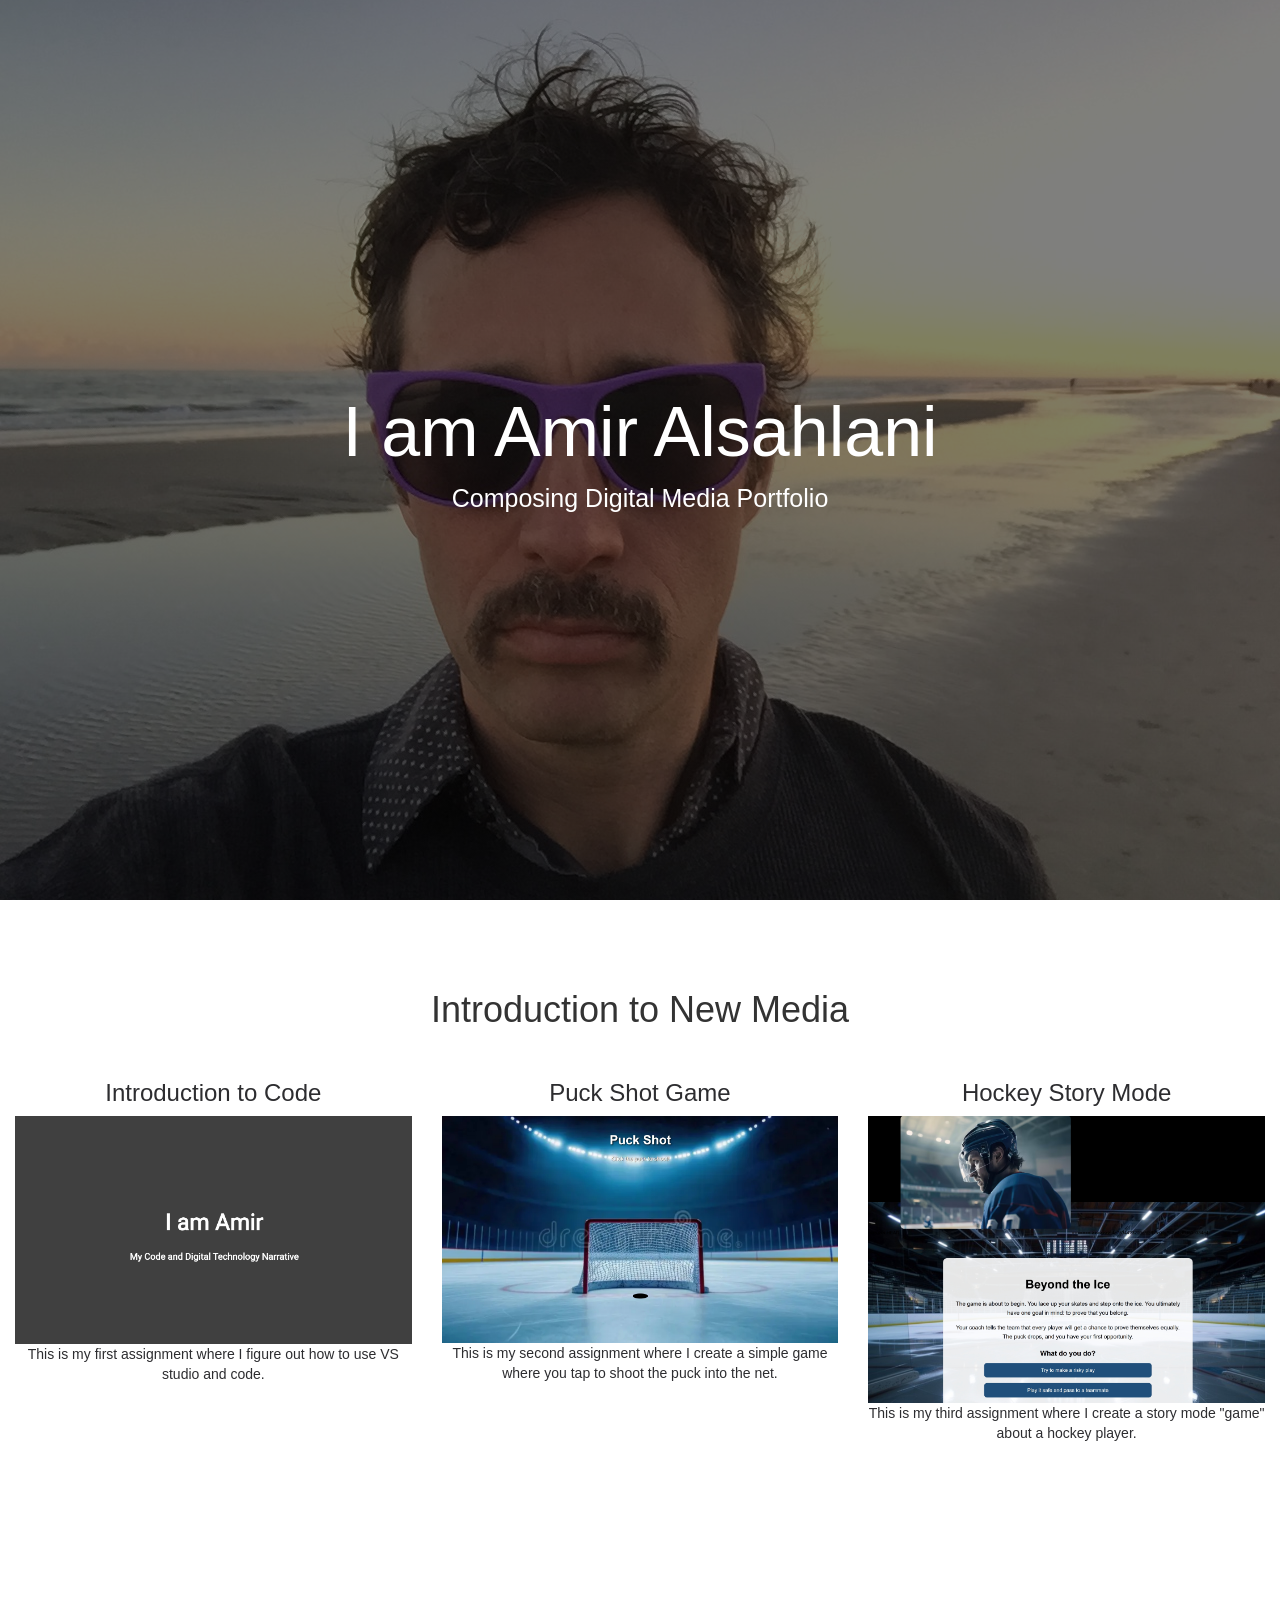
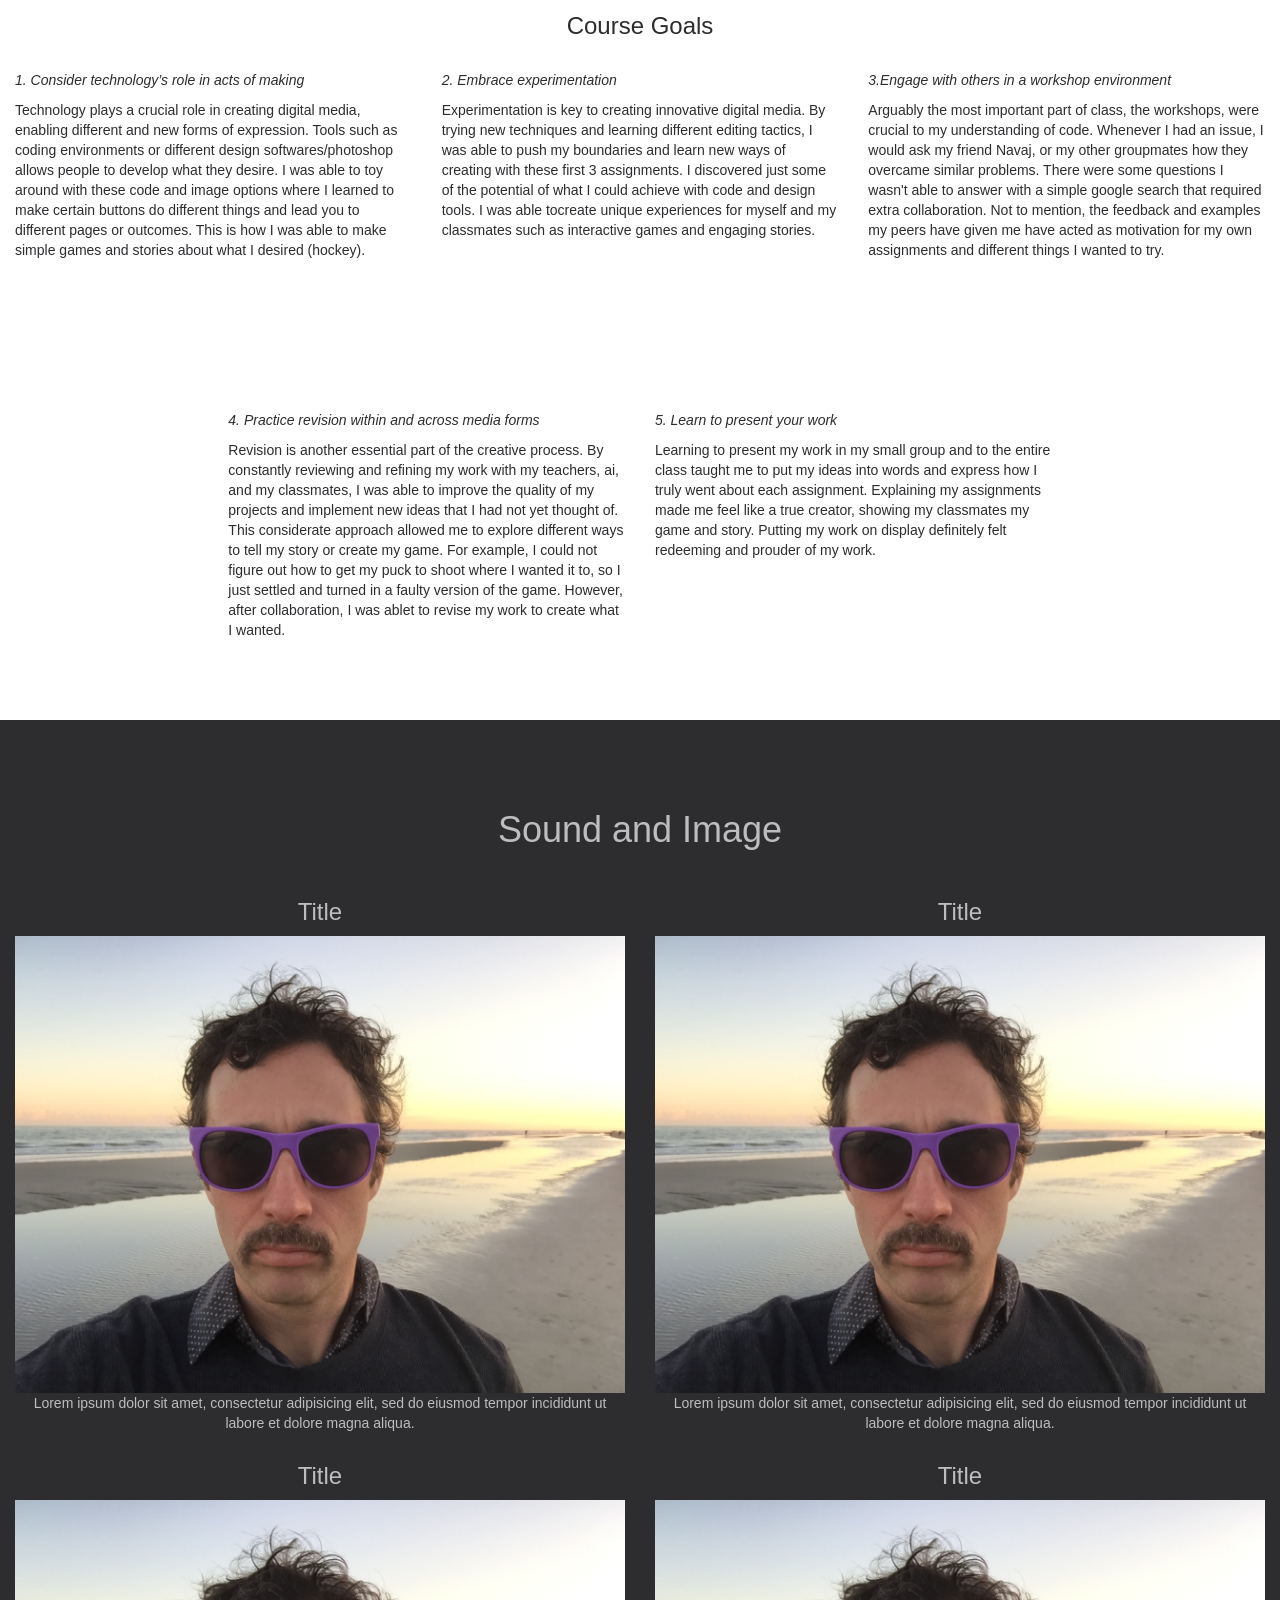
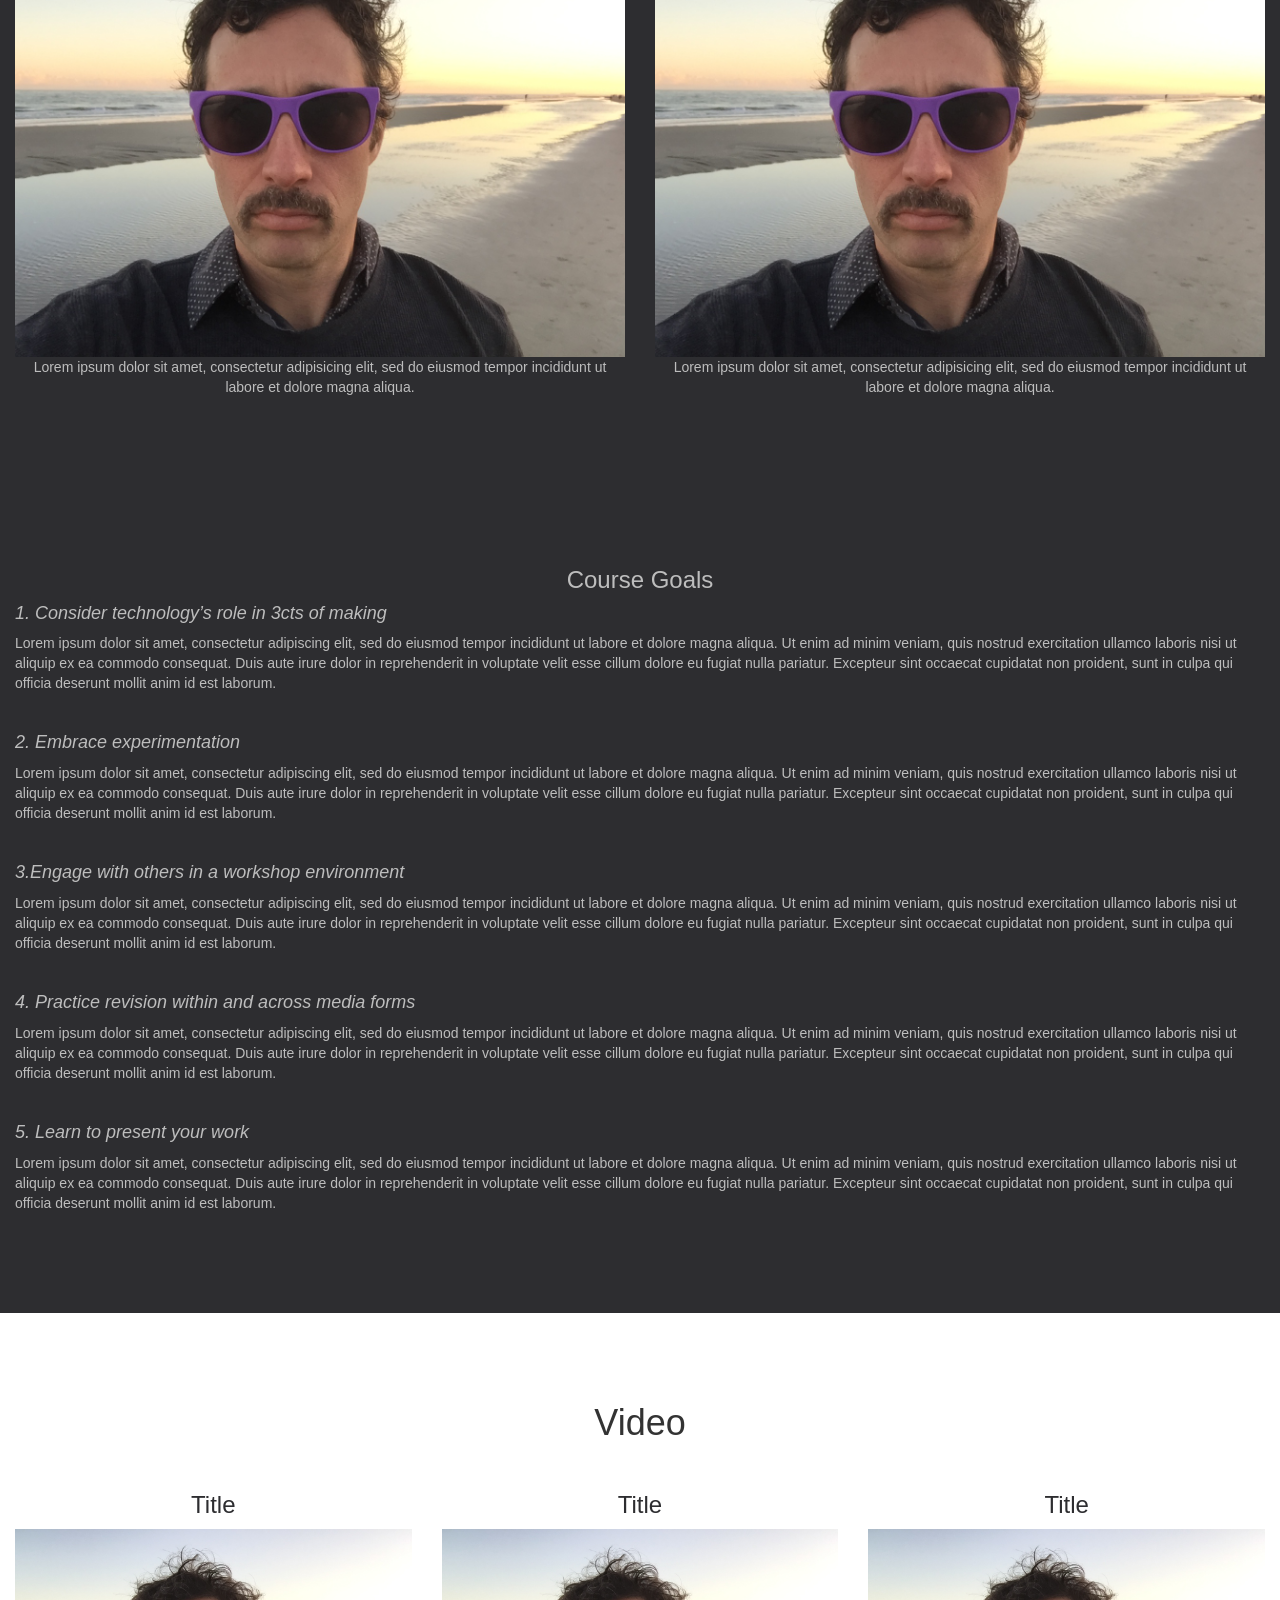
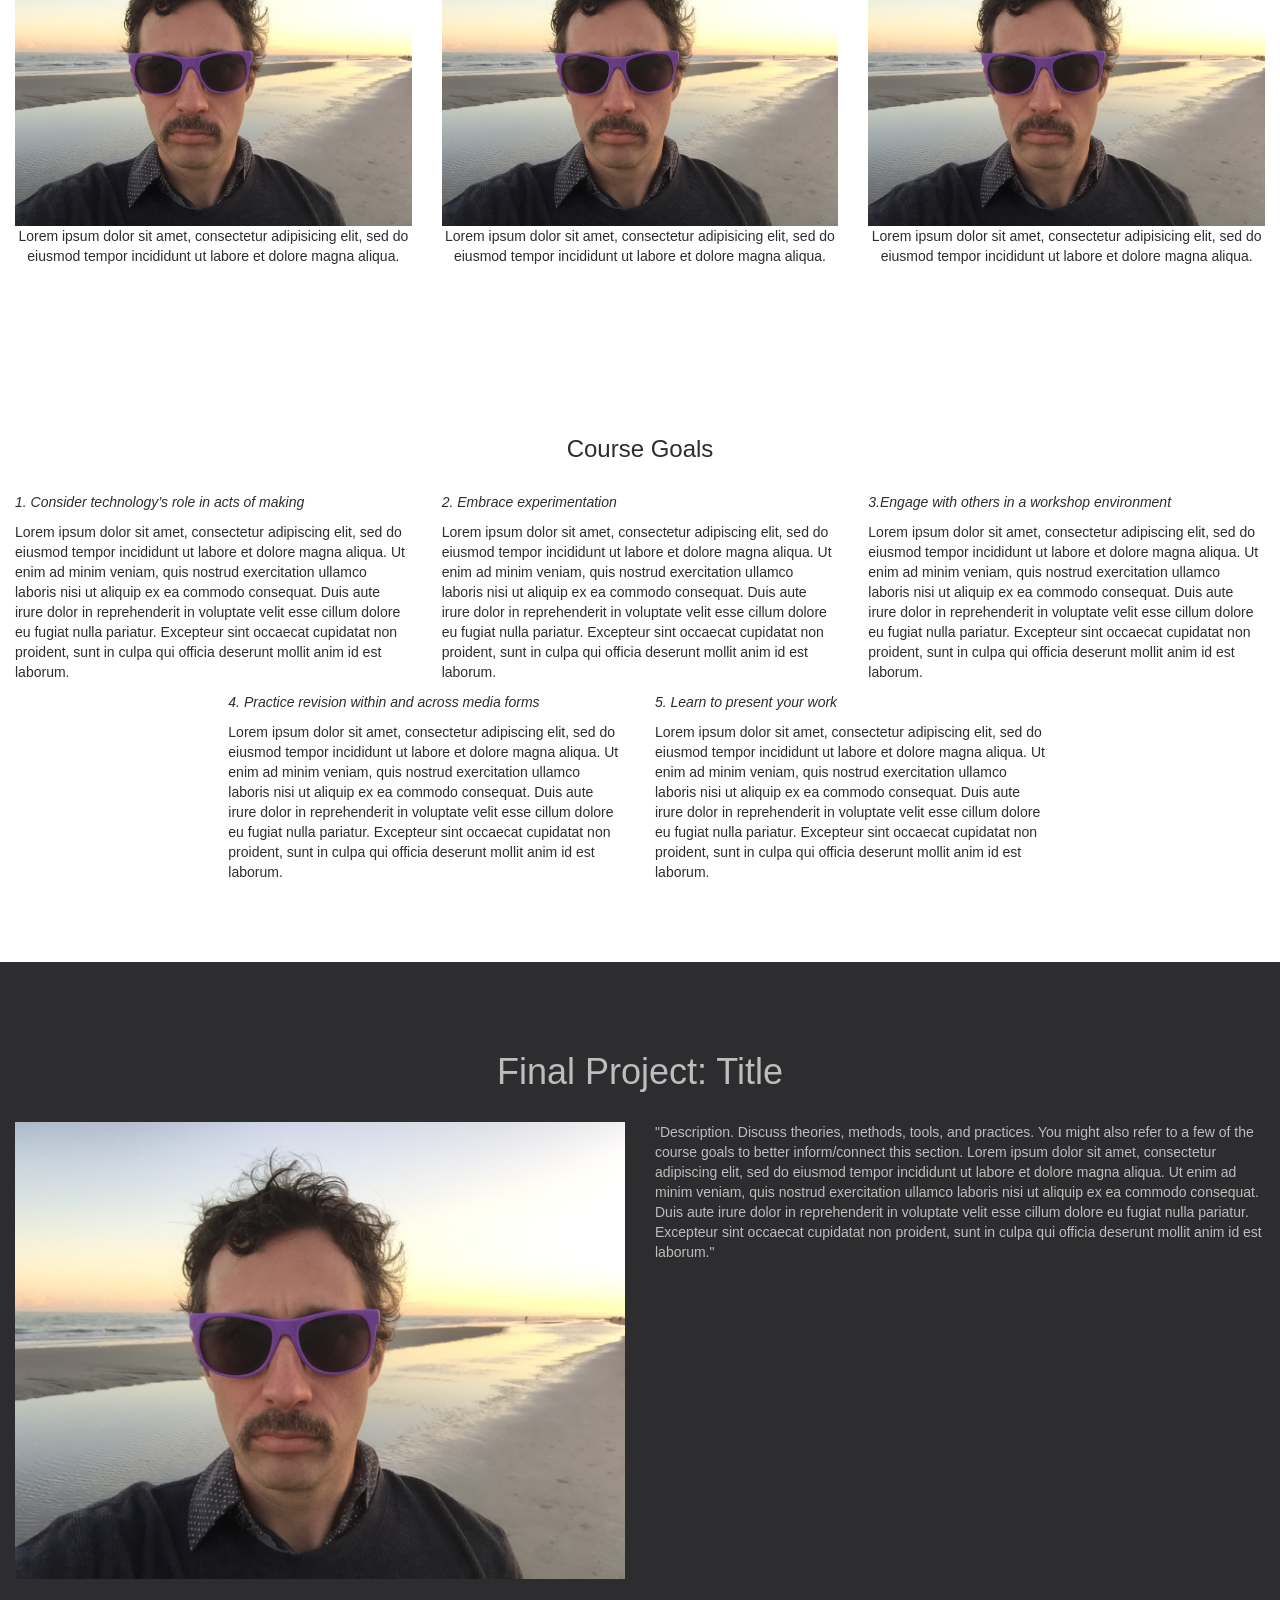
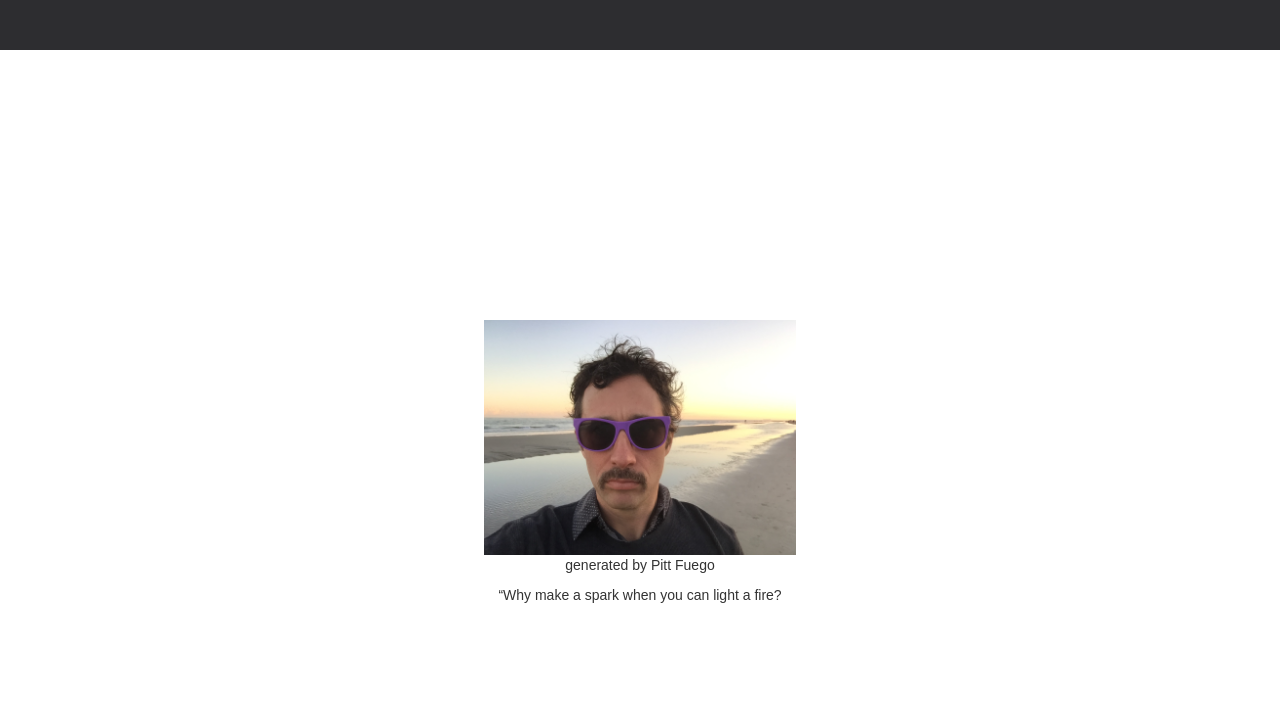
==== index.html @ fdaecf75 "Add files via upload" ====
<!DOCTYPE html>
<html lang="en">
<head>
  <title>Composing Digital Media</title>
  <meta charset="utf-8">
  <meta name="viewport" content="width=device-width, initial-scale=1">
    <link rel="stylesheet" type="text/css" href="style.css">
     <link rel="stylesheet" href="https://maxcdn.bootstrapcdn.com/bootstrap/3.4.1/css/bootstrap.min.css">
     <script src="https://ajax.googleapis.com/ajax/libs/jquery/3.5.1/jquery.min.js">  </script>
  <script src="https://maxcdn.bootstrapcdn.com/bootstrap/3.4.1/js/bootstrap.min.js">  </script>

</head>
<body>

<div class="hero-image">
  <div class="hero-text">
    <h1 style="font-size:70px;">I am Amir Alsahlani</h1>
    <p style="font-size:25px;">Composing Digital Media Portfolio</p>
  </div>
</div>




<div class="container-fluid bg-w text-center">
    <h1>Introduction to New Media</h1><br>
  <div class="row">
    <div class="col-sm-4">
        <h3>Introduction to Code</h3>
          <a href="" target="_blank">
         <div class="hover">
       <img src="Introtocode.jpeg" class="img-responsive" style="width:100%" alt="Image">
              </div>
     </a>
        <p>This is my first assignment where I figure out how to use VS studio and code.</p>
    </div>
       <div class="col-sm-4">
        <h3>Puck Shot Game</h3>
          <a href="" target="_blank">         <div class="hover">
       <img src="puckshotgame.jpeg" class="img-responsive" style="width:100%"alt="Image" >
              </div>
     </a>
        <p>This is my second assignment where I create a simple game where you tap to shoot the puck into the net.</p>
    </div>
    <div class="col-sm-4">
        <h3>Hockey Story Mode</h3>
          <a href="" target="_blank">         <div class="hover">
       <img src="Hockeystorymode.jpeg" class="img-responsive" style="width:100%"alt="Image" >
              </div>
     </a>
        <p>This is my third assignment where I create a story mode "game" about a hockey player.</p>
    </div>
  </div>
</div>





    <div class="container-fluid bg-w text-left">
 <h3 class="margin text-center">Course Goals</h3>
        <br>

    <div class="row">
    <div class="col-sm-4">
           <p><em>1. Consider technology’s role in acts of making</em></p>
  <p>Technology plays a crucial role in creating digital media, enabling different and new forms of expression. Tools such as coding environments or different design softwares/photoshop allows people to develop what they desire. I was able to toy around with these code and image options where I learned to make certain buttons do different things and lead you to different pages or outcomes. This is how I was able to make simple games and stories about what I desired (hockey).</p>
        </div>
            <div class="col-sm-4">
        <p><em>2. Embrace experimentation</em></p>
  <p>Experimentation is key to creating innovative digital media. By trying new techniques and learning different editing tactics, I was able to push my boundaries and learn new ways of creating with these first 3 assignments. I discovered just some of the potential of what I could achieve with code and design tools. I was able tocreate unique experiences for myself and my classmates such as interactive games and engaging stories.</p>
        </div>
          <div class="col-sm-4">
        <p><em>3.Engage with others in a workshop environment</em></p>
  <p>Arguably the most important part of class, the workshops, were crucial to my understanding of code. Whenever I had an issue, I would ask my friend Navaj, or my other groupmates how they overcame similar problems. There were some questions I wasn't able to answer with a simple google search that required extra collaboration. Not to mention, the feedback and examples my peers have given me have acted as motivation for my own assignments and different things I wanted to try.</p>
        </div>
    </div>
    </div>

       <div class="container-fluid bg-w">
   <div class="row">
    <div class="col-sm-2">
       </div>
    <div class="col-sm-4">
        <p><em>4. Practice revision within and across media forms</em></p>
  <p>Revision is another essential part of the creative process. By constantly reviewing and refining my work with my teachers, ai, and my classmates, I was able to improve the quality of my projects and implement new ideas that I had not yet thought of. This considerate approach allowed me to explore different ways to tell my story or create my game. For example, I could not figure out how to get my puck to shoot where I wanted it to, so I just settled and turned in a faulty version of the game. However, after collaboration, I was ablet to revise my work to create what I wanted.</p>
        </div>
            <div class="col-sm-4">
        <p><em>5. Learn to present your work</em></p>
  <p>Learning to present my work in my small group and to the entire class taught me to put my ideas into words and express how I truly went about each assignment. Explaining my assignments made me feel like a true creator, showing my classmates my game and story. Putting my work on display definitely felt redeeming and prouder of my work.</p>
        </div>
 <div class="col-sm-2">
       </div>
</div>
    </div>



  <div class="container-fluid bg-b text-center">
  <h1>Sound and Image</h1><br>
  <div class="row">
    <div class="col-sm-6">
        <h3>Title</h3>
          <a class="portfolio-link" data-toggle="modal" href="#portfolioModal1">
         <div class="hover">
       <img src="steve.jpeg" class="img-responsive" style="width:100%"alt="Image" >
              </div>
     </a>
        <p>Lorem ipsum dolor sit amet, consectetur adipisicing elit, sed do eiusmod tempor incididunt ut labore et dolore magna aliqua.</p>
    </div>
     <div class="col-sm-6">
        <h3>Title</h3>
          <a class="portfolio-link" data-toggle="modal" href="#portfolioModal2">
         <div class="hover">
       <img src="steve.jpeg" class="img-responsive" style="width:100%"alt="Image" >
              </div>
     </a>
        <p>Lorem ipsum dolor sit amet, consectetur adipisicing elit, sed do eiusmod tempor incididunt ut labore et dolore magna aliqua.</p>
    </div>
      </div>
      <div class="row">
    <div class="col-sm-6">
        <h3>Title</h3>
          <a class="portfolio-link" data-toggle="modal" href="#portfolioModal3">
         <div class="hover">
       <img src="steve.jpeg" class="img-responsive" style="width:100%"alt="Image" >
              </div>
     </a>
        <p>Lorem ipsum dolor sit amet, consectetur adipisicing elit, sed do eiusmod tempor incididunt ut labore et dolore magna aliqua.</p>
    </div>
     <div class="col-sm-6">
        <h3>Title</h3>
          <a class="portfolio-link" data-toggle="modal" href="#portfolioModal4">
         <div class="hover">
       <img src="steve.jpeg" class="img-responsive" style="width:100%"alt="Image" >
              </div>
     </a>
        <p>Lorem ipsum dolor sit amet, consectetur adipisicing elit, sed do eiusmod tempor incididunt ut labore et dolore magna aliqua.</p>
    </div>
      </div>
    </div>

       <div class="container-fluid bg-b text-left">
     <h3 class="margin text-center">Course Goals</h3>

  <h4><em>1. Consider technology’s role in 3cts of making</em></h4>
  <p>Lorem ipsum dolor sit amet, consectetur adipiscing elit, sed do eiusmod tempor incididunt ut labore et dolore magna aliqua. Ut enim ad minim veniam, quis nostrud exercitation ullamco laboris nisi ut aliquip ex ea commodo consequat. Duis aute irure dolor in reprehenderit in voluptate velit esse cillum dolore eu fugiat nulla pariatur. Excepteur sint occaecat cupidatat non proident, sunt in culpa qui officia deserunt mollit anim id est laborum.</p>
     <br>
        <h4><em>2. Embrace experimentation</em></h4>
  <p>Lorem ipsum dolor sit amet, consectetur adipiscing elit, sed do eiusmod tempor incididunt ut labore et dolore magna aliqua. Ut enim ad minim veniam, quis nostrud exercitation ullamco laboris nisi ut aliquip ex ea commodo consequat. Duis aute irure dolor in reprehenderit in voluptate velit esse cillum dolore eu fugiat nulla pariatur. Excepteur sint occaecat cupidatat non proident, sunt in culpa qui officia deserunt mollit anim id est laborum.</p>
      <br>
        <h4><em>3.Engage with others in a workshop environment</em></h4>
  <p>Lorem ipsum dolor sit amet, consectetur adipiscing elit, sed do eiusmod tempor incididunt ut labore et dolore magna aliqua. Ut enim ad minim veniam, quis nostrud exercitation ullamco laboris nisi ut aliquip ex ea commodo consequat. Duis aute irure dolor in reprehenderit in voluptate velit esse cillum dolore eu fugiat nulla pariatur. Excepteur sint occaecat cupidatat non proident, sunt in culpa qui officia deserunt mollit anim id est laborum.</p>
      <br>
            <h4><em>4. Practice revision within and across media forms</em></h4>
  <p>Lorem ipsum dolor sit amet, consectetur adipiscing elit, sed do eiusmod tempor incididunt ut labore et dolore magna aliqua. Ut enim ad minim veniam, quis nostrud exercitation ullamco laboris nisi ut aliquip ex ea commodo consequat. Duis aute irure dolor in reprehenderit in voluptate velit esse cillum dolore eu fugiat nulla pariatur. Excepteur sint occaecat cupidatat non proident, sunt in culpa qui officia deserunt mollit anim id est laborum.</p>
      <br>
            <h4><em>5. Learn to present your work</em></h4>
  <p>Lorem ipsum dolor sit amet, consectetur adipiscing elit, sed do eiusmod tempor incididunt ut labore et dolore magna aliqua. Ut enim ad minim veniam, quis nostrud exercitation ullamco laboris nisi ut aliquip ex ea commodo consequat. Duis aute irure dolor in reprehenderit in voluptate velit esse cillum dolore eu fugiat nulla pariatur. Excepteur sint occaecat cupidatat non proident, sunt in culpa qui officia deserunt mollit anim id est laborum.</p>
           <br>
    </div>



<div class="container-fluid bg-w text-center">
  <h1>Video</h1><br>
  <div class="row">
    <div class="col-sm-4">
        <h3>Title</h3>
          <a class="portfolio-link" data-toggle="modal" href="#portfolioModal5">
         <div class="hover">
       <img src="steve.jpeg" class="img-responsive" style="width:100%"alt="Image" >
              </div>
     </a>
        <p>Lorem ipsum dolor sit amet, consectetur adipisicing elit, sed do eiusmod tempor incididunt ut labore et dolore magna aliqua.</p>
    </div>
     <div class="col-sm-4">
        <h3>Title</h3>
          <a class="portfolio-link" data-toggle="modal" href="#portfolioModal6">
         <div class="hover">
       <img src="steve.jpeg" class="img-responsive" style="width:100%"alt="Image" >
              </div>
     </a>
        <p>Lorem ipsum dolor sit amet, consectetur adipisicing elit, sed do eiusmod tempor incididunt ut labore et dolore magna aliqua.</p>
    </div>
     <div class="col-sm-4">
        <h3>Title</h3>
          <a class="portfolio-link" data-toggle="modal" href="#portfolioModal7">
         <div class="hover">
       <img src="steve.jpeg" class="img-responsive" style="width:100%"alt="Image" >
              </div>
     </a>
        <p>Lorem ipsum dolor sit amet, consectetur adipisicing elit, sed do eiusmod tempor incididunt ut labore et dolore magna aliqua.</p>
    </div>
  </div>
</div>


   <div class="container-fluid bg-w text-left">
 <h3 class="margin text-center">Course Goals</h3>
 <br>
    <div class="row">
    <div class="col-sm-4">
        <p><em>1. Consider technology’s role in acts of making</em></p>
  <p>Lorem ipsum dolor sit amet, consectetur adipiscing elit, sed do eiusmod tempor incididunt ut labore et dolore magna aliqua. Ut enim ad minim veniam, quis nostrud exercitation ullamco laboris nisi ut aliquip ex ea commodo consequat. Duis aute irure dolor in reprehenderit in voluptate velit esse cillum dolore eu fugiat nulla pariatur. Excepteur sint occaecat cupidatat non proident, sunt in culpa qui officia deserunt mollit anim id est laborum.</p>
        </div>
            <div class="col-sm-4">
        <p><em>2. Embrace experimentation</em></p>
  <p>Lorem ipsum dolor sit amet, consectetur adipiscing elit, sed do eiusmod tempor incididunt ut labore et dolore magna aliqua. Ut enim ad minim veniam, quis nostrud exercitation ullamco laboris nisi ut aliquip ex ea commodo consequat. Duis aute irure dolor in reprehenderit in voluptate velit esse cillum dolore eu fugiat nulla pariatur. Excepteur sint occaecat cupidatat non proident, sunt in culpa qui officia deserunt mollit anim id est laborum.</p>
        </div>
          <div class="col-sm-4">
        <p><em>3.Engage with others in a workshop environment</em></p>
  <p>Lorem ipsum dolor sit amet, consectetur adipiscing elit, sed do eiusmod tempor incididunt ut labore et dolore magna aliqua. Ut enim ad minim veniam, quis nostrud exercitation ullamco laboris nisi ut aliquip ex ea commodo consequat. Duis aute irure dolor in reprehenderit in voluptate velit esse cillum dolore eu fugiat nulla pariatur. Excepteur sint occaecat cupidatat non proident, sunt in culpa qui officia deserunt mollit anim id est laborum.</p>
        </div>
    </div>

   <div class="row">
    <div class="col-sm-2">
       </div>
    <div class="col-sm-4">
        <p><em>4. Practice revision within and across media forms</em></p>
  <p>Lorem ipsum dolor sit amet, consectetur adipiscing elit, sed do eiusmod tempor incididunt ut labore et dolore magna aliqua. Ut enim ad minim veniam, quis nostrud exercitation ullamco laboris nisi ut aliquip ex ea commodo consequat. Duis aute irure dolor in reprehenderit in voluptate velit esse cillum dolore eu fugiat nulla pariatur. Excepteur sint occaecat cupidatat non proident, sunt in culpa qui officia deserunt mollit anim id est laborum.</p>
        </div>
            <div class="col-sm-4">
        <p><em>5. Learn to present your work</em></p>
  <p>Lorem ipsum dolor sit amet, consectetur adipiscing elit, sed do eiusmod tempor incididunt ut labore et dolore magna aliqua. Ut enim ad minim veniam, quis nostrud exercitation ullamco laboris nisi ut aliquip ex ea commodo consequat. Duis aute irure dolor in reprehenderit in voluptate velit esse cillum dolore eu fugiat nulla pariatur. Excepteur sint occaecat cupidatat non proident, sunt in culpa qui officia deserunt mollit anim id est laborum.</p>
        </div>
 <div class="col-sm-2">
       </div>
</div>
    </div>



    <div class="container-fluid bg-b text-left">
  <h1 class="text-center">Final Project: Title</h1><br>
  
  <div class="row"> 
     <div class="col-sm-6">
          <a class="portfolio-link" data-toggle="modal" href="#portfolioModal8">
         <div class="hover">
       <img src="steve.jpeg" class="img-responsive" style="width:100%"alt="Image" >
              </div>
     </a>
    </div>

     <div class="col-sm-6">
          <p>"Description. Discuss theories, methods, tools, and practices. You might also refer to a few of the course goals to better inform/connect this section. Lorem ipsum dolor sit amet, consectetur adipiscing elit, sed do eiusmod tempor incididunt ut labore et dolore magna aliqua. Ut enim ad minim veniam, quis nostrud exercitation ullamco laboris nisi ut aliquip ex ea commodo consequat. Duis aute irure dolor in reprehenderit in voluptate velit esse cillum dolore eu fugiat nulla pariatur. Excepteur sint occaecat cupidatat non proident, sunt in culpa qui officia deserunt mollit anim id est laborum."</p>
              </div>
  
    </div>

    <div class="col-sm-2">
  </div>

</div>

     

<br>
<br>
<br>
<br>
<br>
<br>
<br>
<br>
<br>
<br>



 


    <div class="container-fluid text-center">
 <img src="steve.jpeg" class="center-large-image" alt="Steve" style="max-width:25%;max-height:25%;">



<p>generated by Pitt Fuego</p>
    <p> “Why make a spark when you can light a fire?</p>
   </div>

<br>
<br>

<!-- Stops video/audio from playing on modal close -->
<script>
$(function(){
$("body").on('hidden.bs.modal', function (e) {
var $iframes = $(e.target).find("iframe");
$iframes.each(function(index, iframe){
$(iframe).attr("src", $(iframe).attr("src"));
});
});
});
</script>

</body>
   </html>


    <!-- Modal 1 -->
  <div class="portfolio-modal modal fade" id="portfolioModal1" tabindex="-1" role="dialog" aria-hidden="true">
    <div class="modal-lg">
      <div class="modal-content">
        <div class="close-modal" data-dismiss="modal">
          <div class="lr">
            <div class="rl"></div>
          </div>
        </div>
        <div class="container">
          <div class="row">
            <div class="col-lg-8 mx-auto">
              <div class="modal-body">
                <img class="img-responsive" src="steve.jpeg" style="width:100%" alt="">

                <button class="btn btn-primary" data-dismiss="modal" type="button">
                  <i class="fas fa-times"></i>
                  Close Project</button>
              </div>
            </div>
          </div>
        </div>
      </div>
    </div>
  </div>

        <!-- Modal 2 -->
  <div class="portfolio-modal modal fade" id="portfolioModal2" tabindex="-1" role="dialog" aria-hidden="true">
    <div class="modal-lg">
      <div class="modal-content">
        <div class="close-modal" data-dismiss="modal">
          <div class="lr">
            <div class="rl"></div>
          </div>
        </div>
        <div class="container">
          <div class="row">
            <div class="col-lg-8 mx-auto">
              <div class="modal-body">
                <img class="img-responsive" src="steve.jpeg" style="width:100%" alt="">

                <button class="btn btn-primary" data-dismiss="modal" type="button">
                  <i class="fas fa-times"></i>
                  Close Project</button>
              </div>
            </div>
          </div>
        </div>
      </div>
    </div>
  </div>

        <!-- Modal 3 -->
  <div class="portfolio-modal modal fade" id="portfolioModal3" tabindex="-1" role="dialog" aria-hidden="true">
    <div class="modal-lg">
      <div class="modal-content">
        <div class="close-modal" data-dismiss="modal">
          <div class="lr">
            <div class="rl"></div>
          </div>
        </div>
        <div class="container">
          <div class="row">
            <div class="col-lg-8 mx-auto">
              <div class="modal-body">
                <img class="img-responsive" src="steve.jpeg" style="width:100%" alt="">

                <button class="btn btn-primary" data-dismiss="modal" type="button">
                  <i class="fas fa-times"></i>
                  Close Project</button>
              </div>
            </div>
          </div>
        </div>
      </div>
    </div>
  </div>

        <!-- Modal 4
Are you pasting in a PDF link? Try using an iframe.
<iframe src="" alt="" width="95%" height="600"></iframe>
      -->
  <div class="portfolio-modal modal fade" id="portfolioModal4" tabindex="-1" role="dialog" aria-hidden="true">
    <div class="modal-lg">
      <div class="modal-content">
        <div class="close-modal" data-dismiss="modal">
          <div class="lr">
            <div class="rl"></div>
          </div>
        </div>
        <div class="container">
          <div class="row">
            <div class="col-lg-8 mx-auto">
              <div class="modal-body">
                <img class="img-responsive" src="steve.jpeg" style="width:100%" alt="">

                <button class="btn btn-primary" data-dismiss="modal" type="button">
                  <i class="fas fa-times"></i>
                  Close Project</button>
              </div>
            </div>
          </div>
        </div>
      </div>
    </div>
  </div>



        <!-- Modal 5 -->
  <div class="portfolio-modal modal fade" id="portfolioModal5" tabindex="-1" role="dialog" aria-hidden="true">
    <div class="modal-lg">
      <div class="modal-content">
        <div class="close-modal" data-dismiss="modal">
          <div class="lr">
            <div class="rl"></div>
          </div>
        </div>
        <div class="container">
          <div class="row">
            <div class="col-lg-8 mx-auto">
              <div class="modal-body">
                <img class="img-responsive" src="steve.jpeg" style="width:100%" alt="">

                <button class="btn btn-primary" data-dismiss="modal" type="button">
                  <i class="fas fa-times"></i>
                  Close Project</button>
              </div>
            </div>
          </div>
        </div>
      </div>
    </div>
  </div>

        <!-- Modal 6 -->
  <div class="portfolio-modal modal fade" id="portfolioModal6" tabindex="-1" role="dialog" aria-hidden="true">
    <div class="modal-lg">
      <div class="modal-content">
        <div class="close-modal" data-dismiss="modal">
          <div class="lr">
            <div class="rl"></div>
          </div>
        </div>
        <div class="container">
          <div class="row">
            <div class="col-lg-8 mx-auto">
              <div class="modal-body">
                <img class="img-responsive" src="steve.jpeg" style="width:100%" alt="">

                <button class="btn btn-primary" data-dismiss="modal" type="button">
                  <i class="fas fa-times"></i>
                  Close Project</button>
              </div>
            </div>
          </div>
        </div>
      </div>
    </div>
  </div>

        <!-- Modal 7 -->
  <div class="portfolio-modal modal fade" id="portfolioModal7" tabindex="-1" role="dialog" aria-hidden="true">
    <div class="modal-lg">
      <div class="modal-content">
        <div class="close-modal" data-dismiss="modal">
          <div class="lr">
            <div class="rl"></div>
          </div>
        </div>
        <div class="container">
          <div class="row">
            <div class="col-lg-8 mx-auto">
              <div class="modal-body">
                <img class="img-responsive" src="steve.jpeg" style="width:100%" alt="">

                <button class="btn btn-primary" data-dismiss="modal" type="button">
                  <i class="fas fa-times"></i>
                  Close Project</button>
              </div>
            </div>
          </div>
        </div>
      </div>
    </div>
  </div>

        <!-- Modal 8 -->
  <div class="portfolio-modal modal fade" id="portfolioModal8" tabindex="-1" role="dialog" aria-hidden="true">
    <div class="modal-lg">
      <div class="modal-content">
        <div class="close-modal" data-dismiss="modal">
          <div class="lr">
            <div class="rl"></div>
          </div>
        </div>
        <div class="container">
          <div class="row">
            <div class="col-lg-8 mx-auto">
              <div class="modal-body">
                <img class="img-responsive" src="steve.jpeg" style="width:100%" alt="">

                <button class="btn btn-primary" data-dismiss="modal" type="button">
                  <i class="fas fa-times"></i>
                  Close Project</button>
              </div>
            </div>
          </div>
        </div>
      </div>
    </div>
  </div>

        <!-- Modal 9 -->
  <div class="portfolio-modal modal fade" id="portfolioModal9" tabindex="-1" role="dialog" aria-hidden="true">
    <div class="modal-lg">
      <div class="modal-content">
        <div class="close-modal" data-dismiss="modal">
          <div class="lr">
            <div class="rl"></div>
          </div>
        </div>
        <div class="container">
          <div class="row">
            <div class="col-lg-8 mx-auto">
              <div class="modal-body">
                <img class="img-responsive" src="steve.jpeg" style="width:100%" alt="">

                <button class="btn btn-primary" data-dismiss="modal" type="button">
                  <i class="fas fa-times"></i>
                  Close Project</button>
              </div>
            </div>
          </div>
        </div>
      </div>
    </div>
  </div>

           <!-- Modal 10 -->
  <div class="portfolio-modal modal fade" id="portfolioModal10" tabindex="-1" role="dialog" aria-hidden="true">
    <div class="modal-lg">
      <div class="modal-content">
        <div class="close-modal" data-dismiss="modal">
          <div class="lr">
            <div class="rl"></div>
          </div>
        </div>
        <div class="container">
          <div class="row">
            <div class="col-lg-8 mx-auto">
              <div class="modal-body">
                <img class="img-responsive" src="steve.jpeg" style="width:100%" alt="">

                <button class="btn btn-primary" data-dismiss="modal" type="button">
                  <i class="fas fa-times"></i>
                  Close Project</button>
              </div>
            </div>
          </div>
        </div>
      </div>
    </div>
  </div>
           <!-- Modal 11 -->
  <div class="portfolio-modal modal fade" id="portfolioModal11" tabindex="-1" role="dialog" aria-hidden="true">
    <div class="modal-lg">
      <div class="modal-content">
        <div class="close-modal" data-dismiss="modal">
          <div class="lr">
            <div class="rl"></div>
          </div>
        </div>
        <div class="container">
          <div class="row">
            <div class="col-lg-8 mx-auto">
              <div class="modal-body">
                <img class="img-responsive" src="steve.jpeg" style="width:100%" alt="">

                <button class="btn btn-primary" data-dismiss="modal" type="button">
                  <i class="fas fa-times"></i>
                  Close Project</button>
              </div>
            </div>
          </div>
        </div>
      </div>
    </div>
  </div>
---- style.css ----
body, html {
    height: 100%;
}

/* The hero image */
.hero-image {
  /* Use "linear-gradient" to add a darken background effect to the image (steve.jpeg). This will make the text easier to read */
  background-image: linear-gradient(rgba(0, 0, 0, 0.5), rgba(0, 0, 0, 0.5)), url("steve.jpeg");

  /* Set a specific height */
  height: 100vh;

  /* Position and center the image to scale nicely on all screens */
  background-position: center;
  background-repeat: no-repeat;
  background-size: cover;
  position: relative;
}

/* Place text in the middle of the image */
.hero-text {
  text-align: center;
  position: absolute;
  top: 50%;
  left: 50%;
  transform: translate(-50%, -50%);
  color: white;
}

  .container-fluid {
    padding-top: 70px;
    padding-bottom: 70px;
  }

.hover:hover .img-responsive {
  opacity: 0.3;
}

.hover:hover .img {
  opacity: 0.3;
}


.bg-b {
  background: #2d2d30;
  color: #bdbdbd;
}
.bg-w h3 {color: #fff;}
.bg-w p {color: #fff;}

.bg-w= {
  background: #fff;
  color: #2d2d30;
}
.bg-w h3 {color: #2d2d30;}
.bg-w p {color: #2d2d30;}
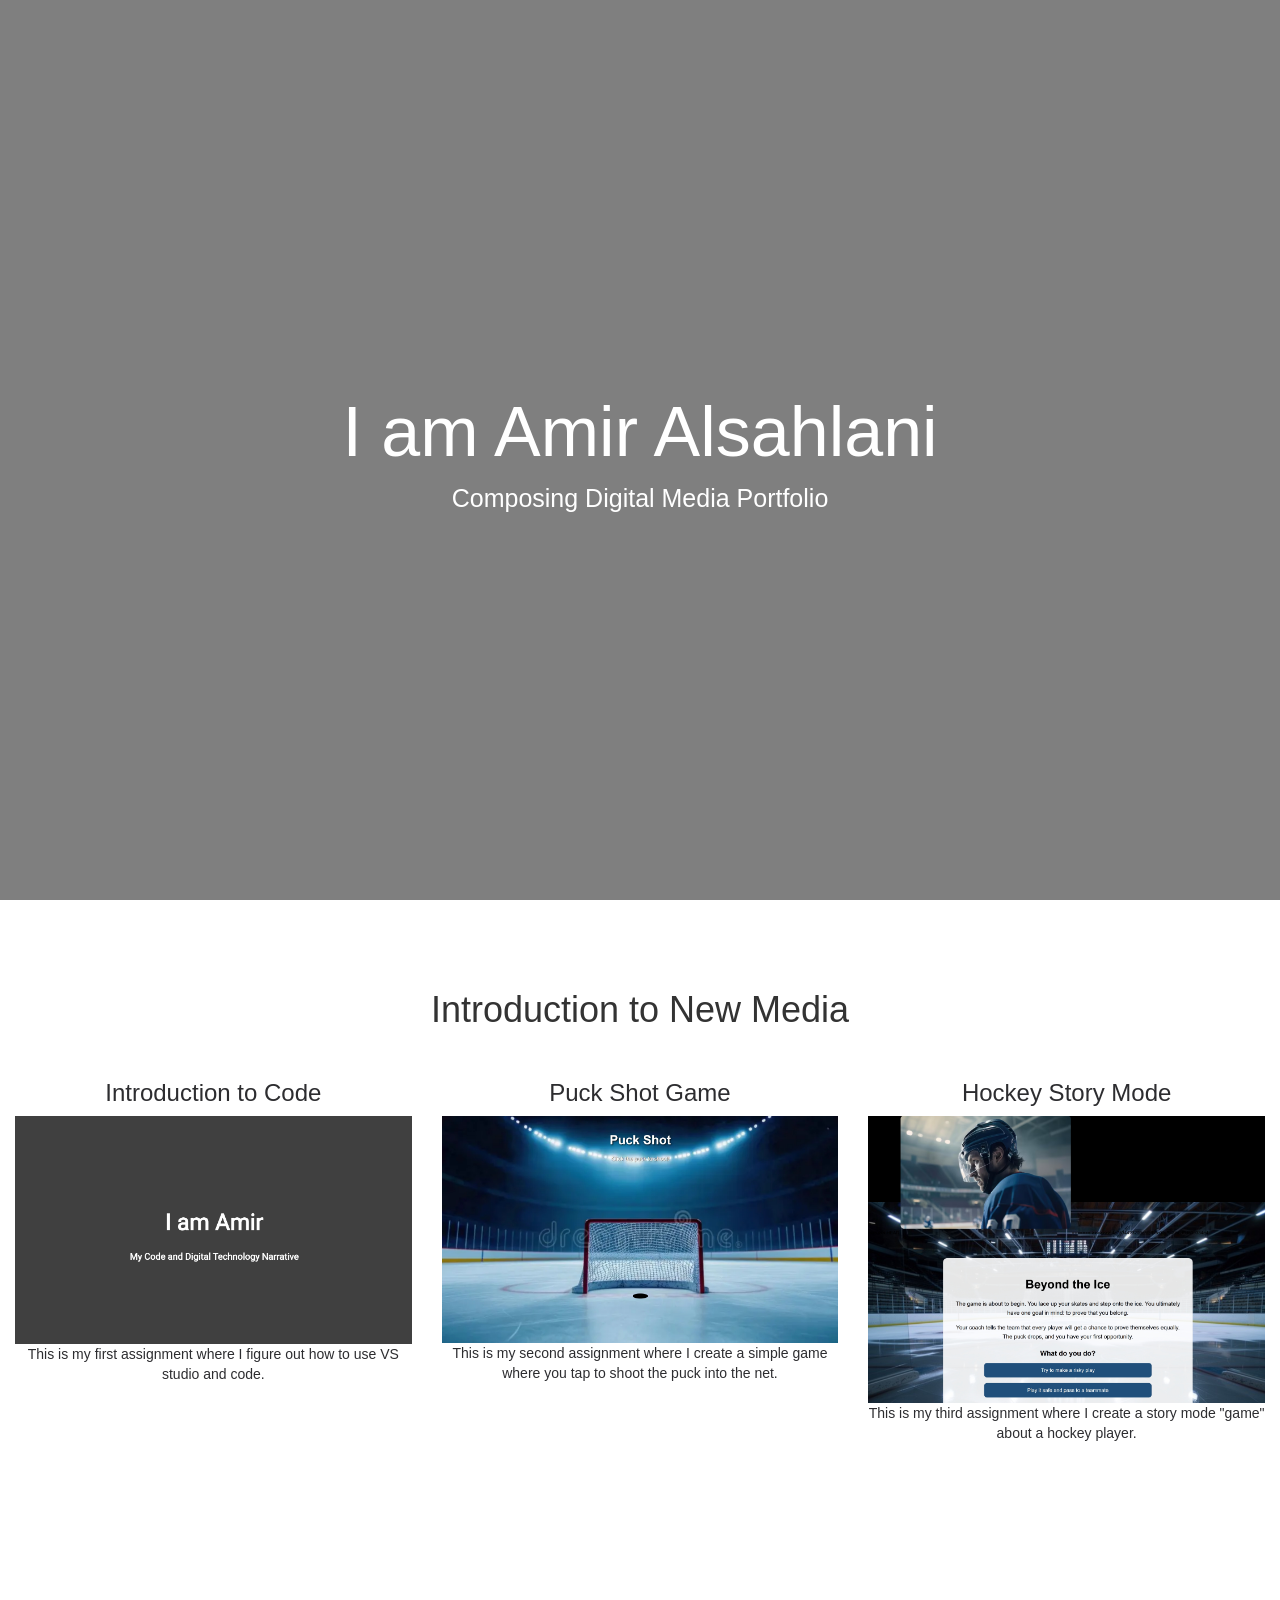
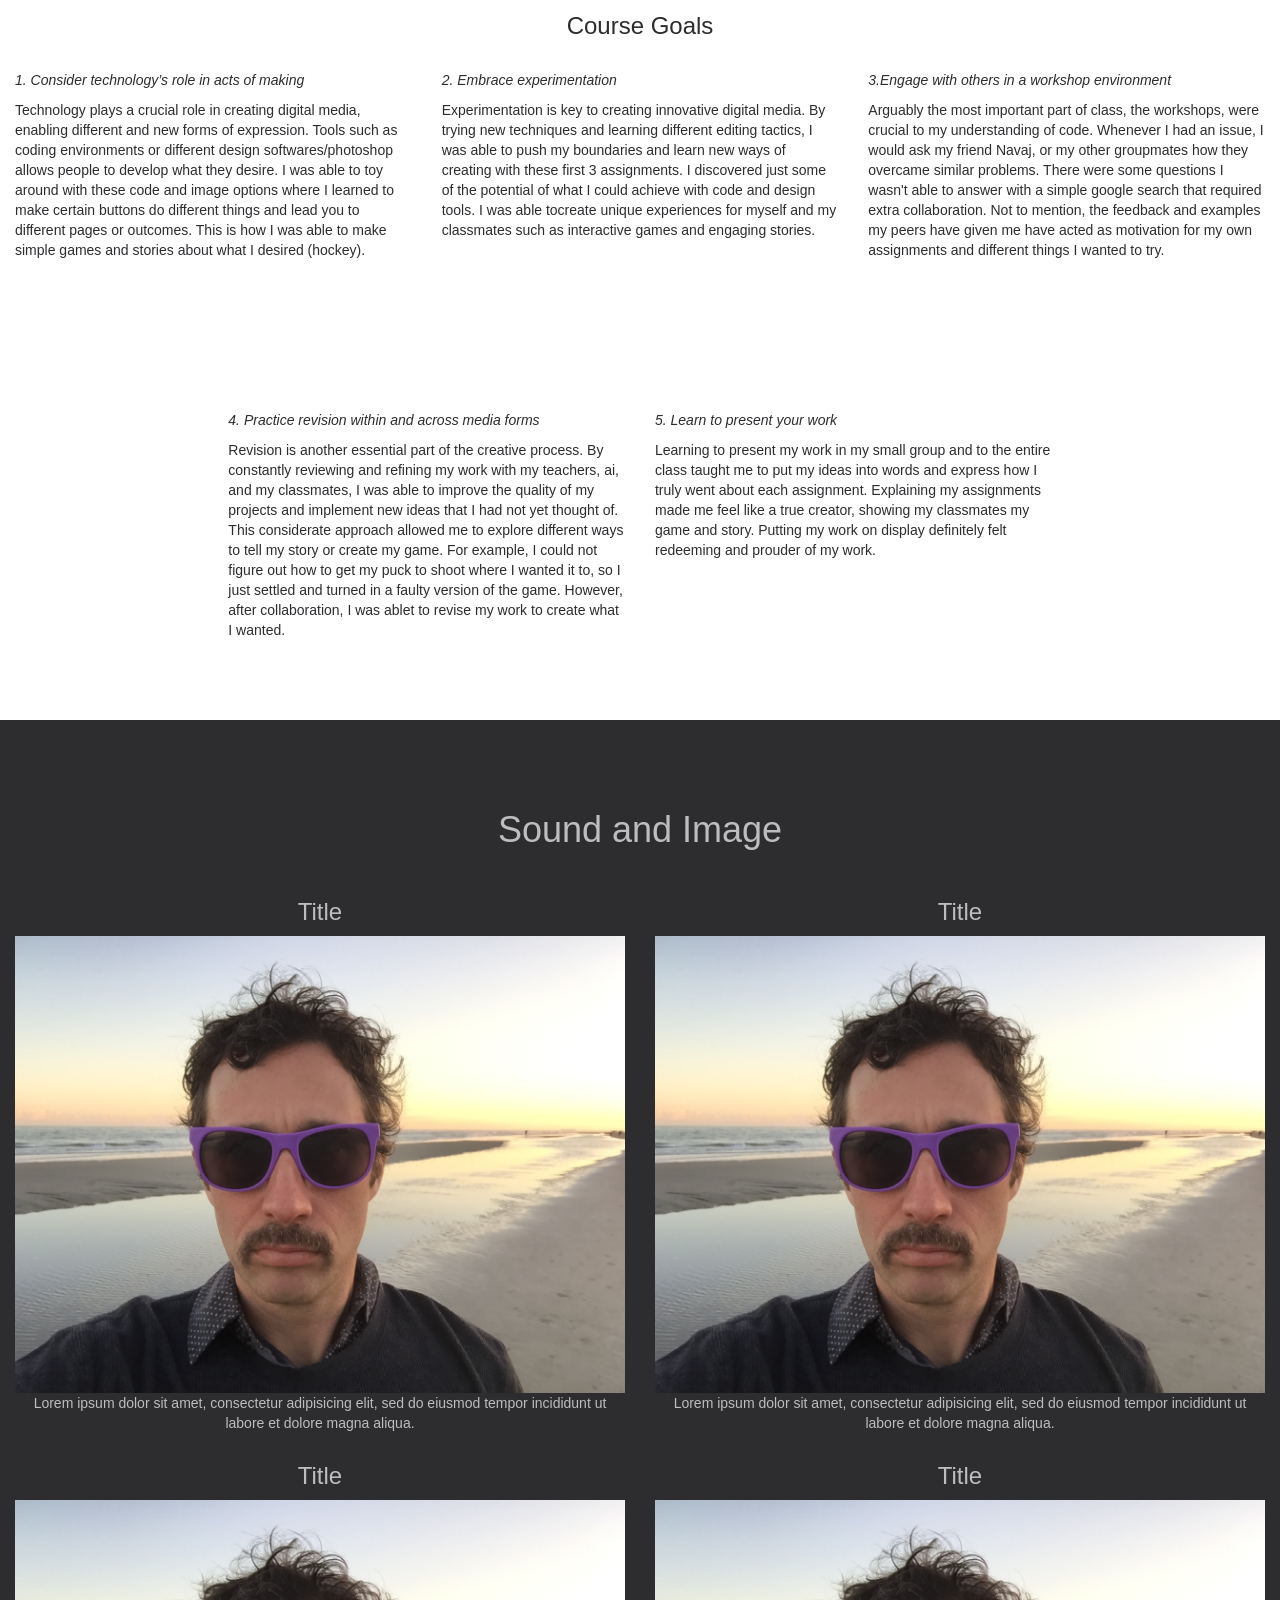
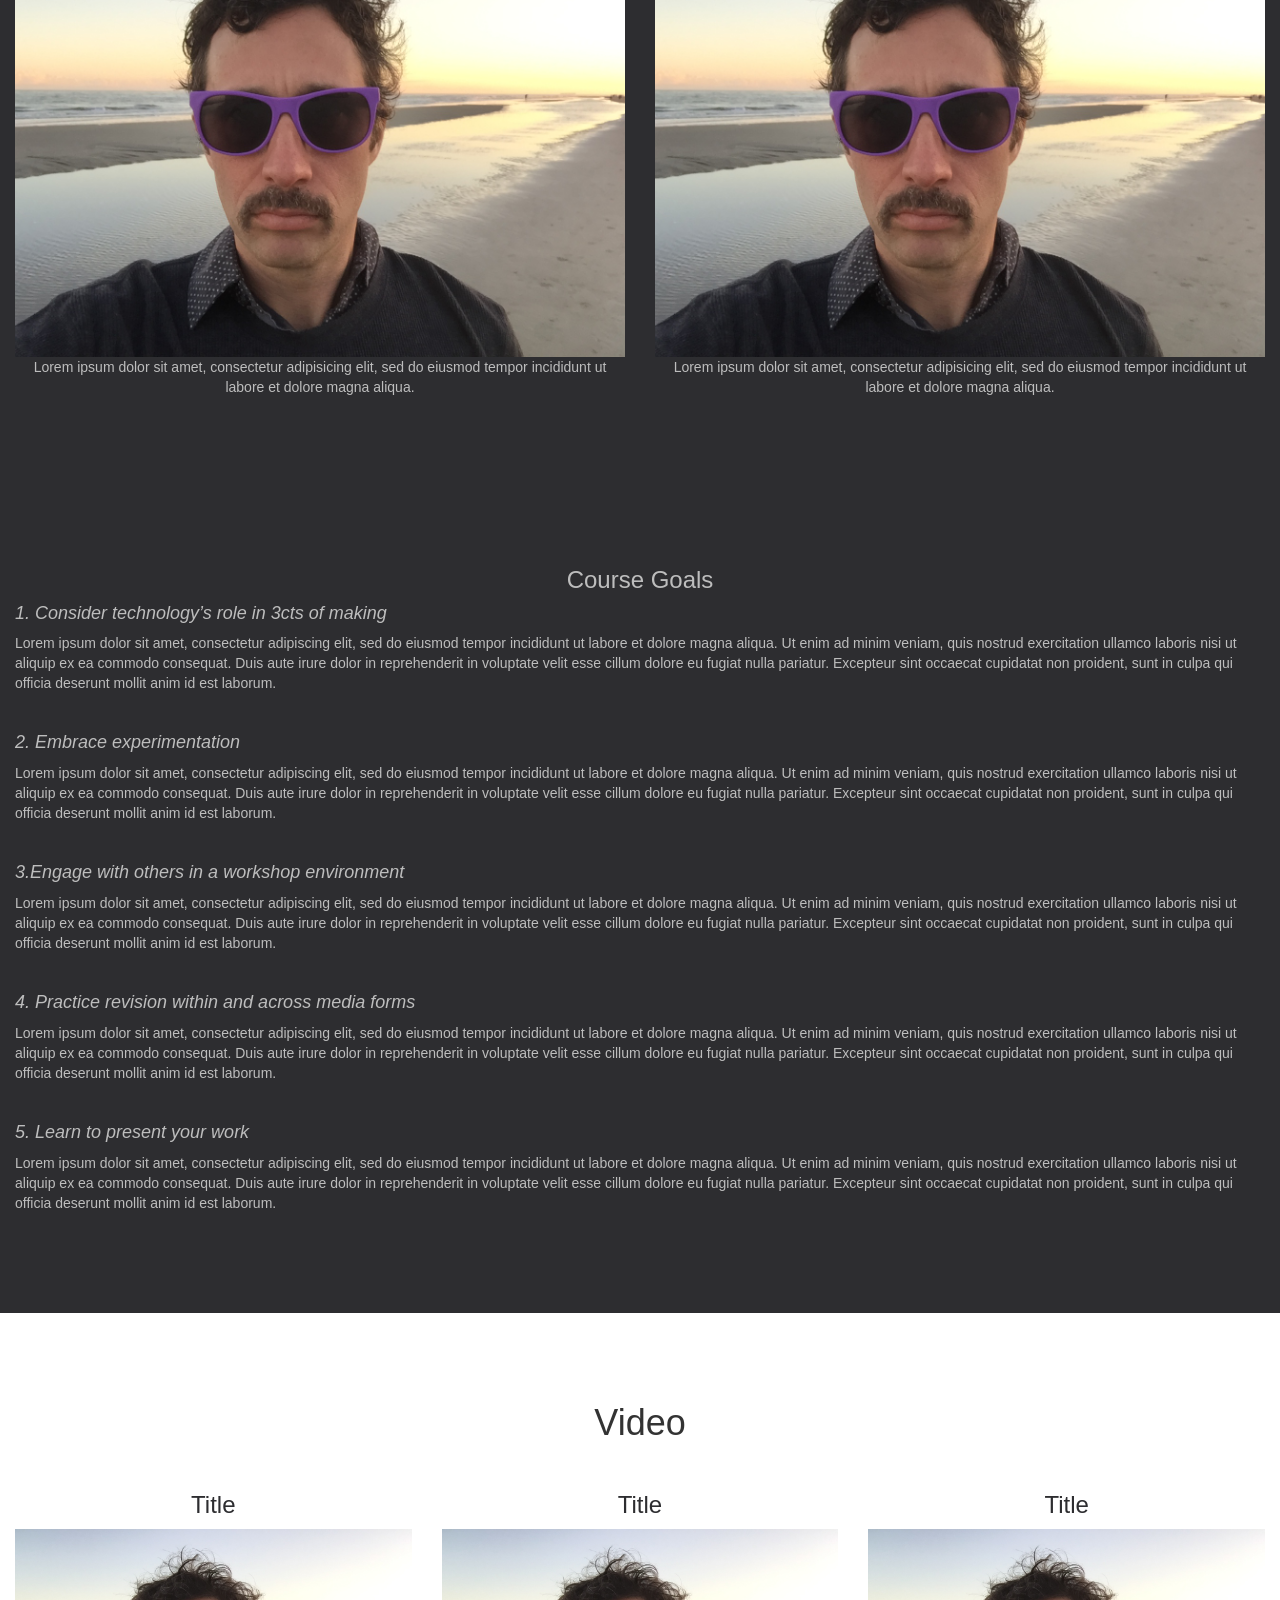
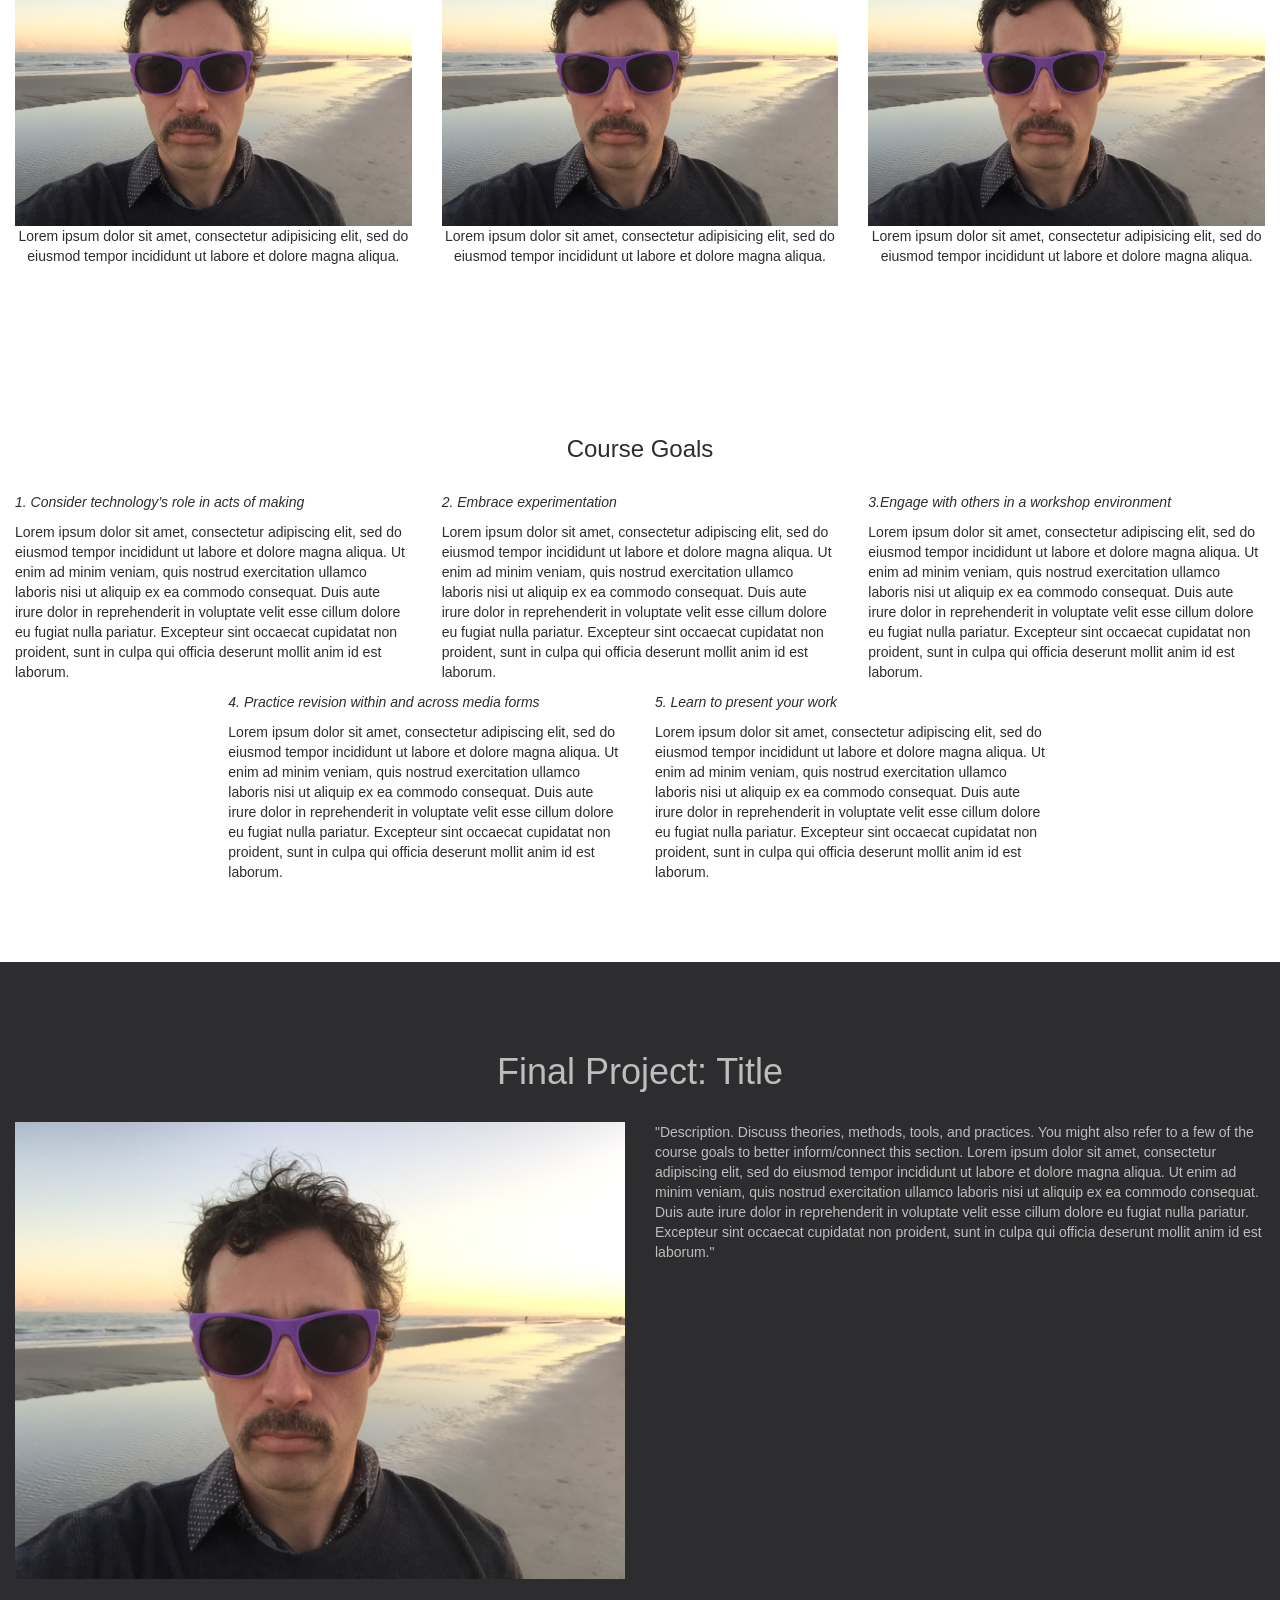
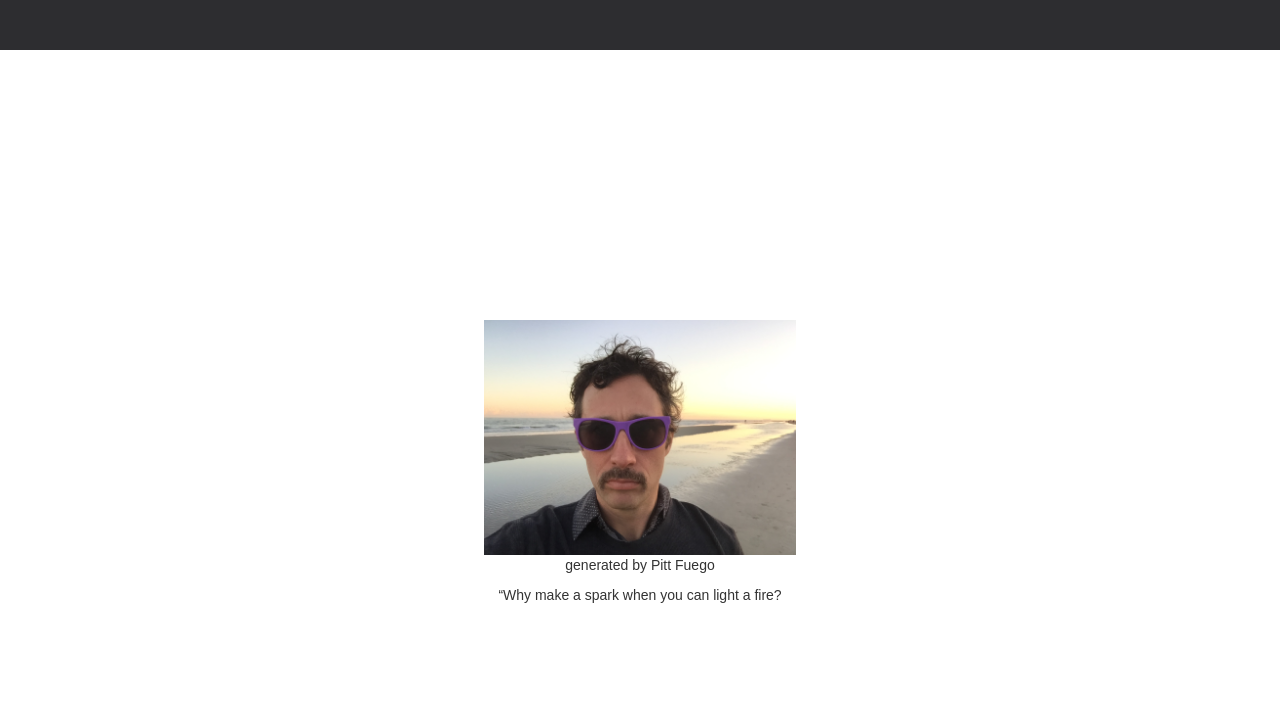
==== commit 2d2e165a: "Fix HTML formatting issues in index.html" ====
--- a/index.html
+++ b/index.html
@@ -18,6 +18,8 @@
     <p style="font-size:25px;">Composing Digital Media Portfolio</p>
   </div>
 </div>
+
+
 
 
 
--- a/style.css
+++ b/style.css
@@ -5,7 +5,7 @@
 /* The hero image */
 .hero-image {
   /* Use "linear-gradient" to add a darken background effect to the image (steve.jpeg). This will make the text easier to read */
-  background-image: linear-gradient(rgba(0, 0, 0, 0.5), rgba(0, 0, 0, 0.5)), url("steve.jpeg");
+  background-image: linear-gradient(rgba(0, 0, 0, 0.5), rgba(0, 0, 0, 0.5)), url("amirphoto.jpeg");
 
   /* Set a specific height */
   height: 100vh;
